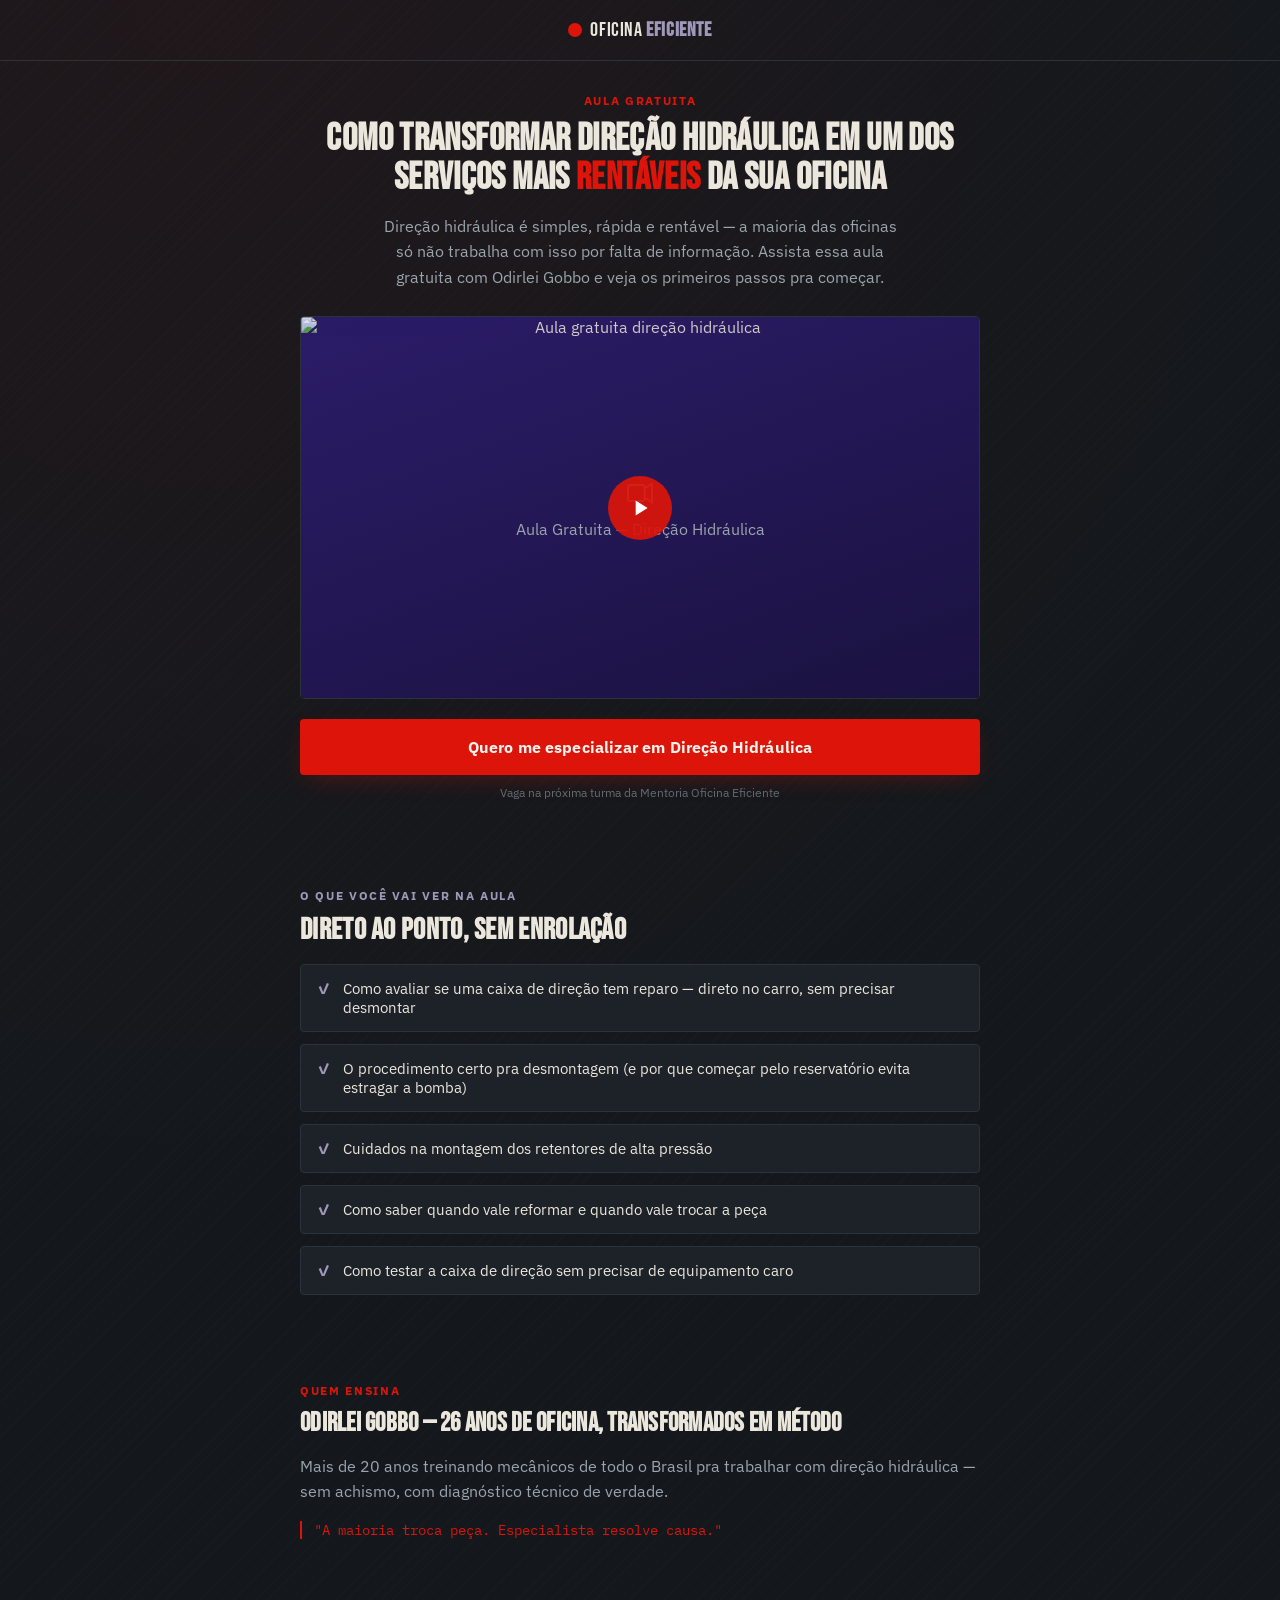
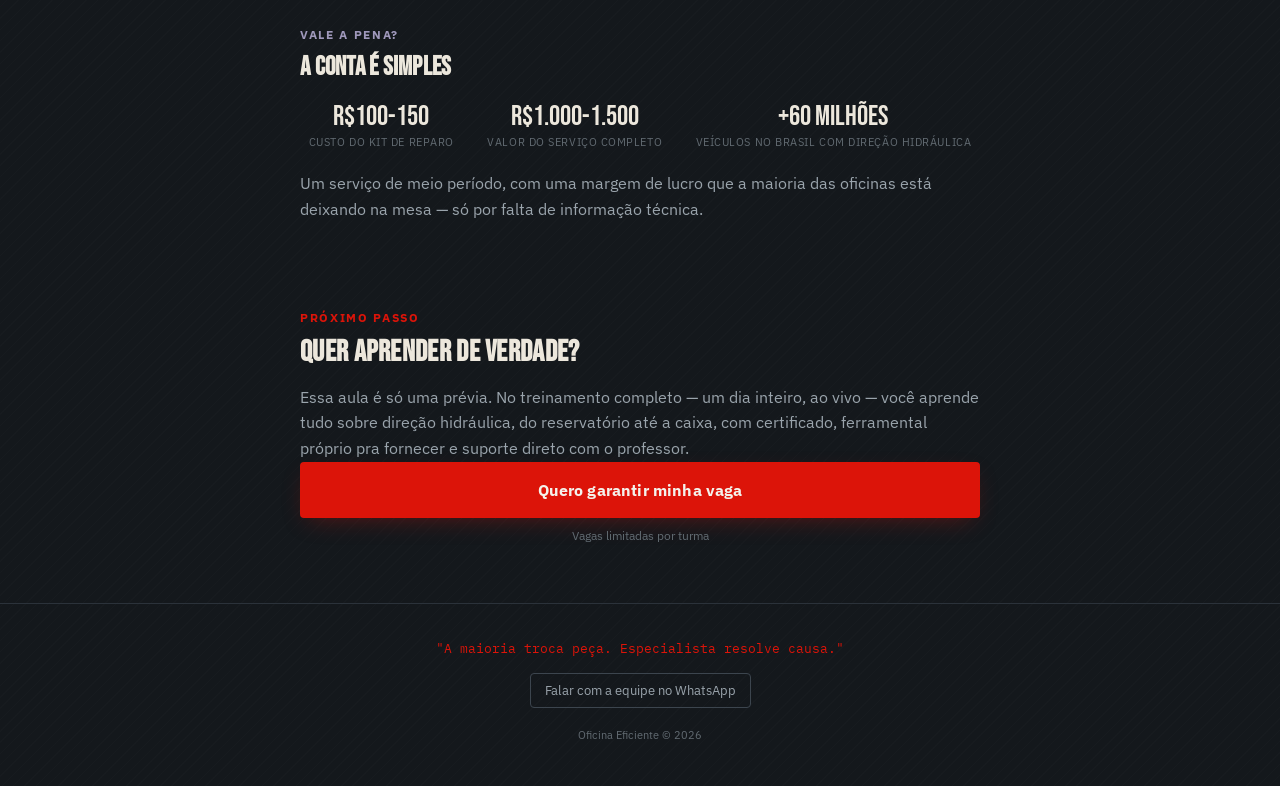
==== public/index.html @ e86a95cb "wrangler" ====
<!DOCTYPE html>
<html lang="pt-BR">
<head>
<meta charset="UTF-8">
<meta name="viewport" content="width=device-width, initial-scale=1.0">
<title>Aula Gratuita: Direção Hidráulica | Odirlei Gobbo</title>
<meta name="description" content="Aula gratuita — como transformar direção hidráulica em um dos serviços mais rentáveis da sua oficina.">

<meta property="og:type" content="website">
<meta property="og:title" content="Aula Gratuita: Direção Hidráulica | Odirlei Gobbo">
<meta property="og:description" content="Aula gratuita — como transformar direção hidráulica em um dos serviços mais rentáveis da sua oficina.">
<meta property="og:image" content="https://i.ytimg.com/vi/qK7X7hgpfPw/maxresdefault.jpg">
<meta property="og:url" content="https://aulagratuita.oficinaeficiente.com.br">
<meta property="og:locale" content="pt_BR">
<meta name="twitter:card" content="summary_large_image">
<meta name="twitter:title" content="Aula Gratuita: Direção Hidráulica | Odirlei Gobbo">
<meta name="twitter:description" content="Aula gratuita — como transformar direção hidráulica em um dos serviços mais rentáveis da sua oficina.">
<meta name="twitter:image" content="https://i.ytimg.com/vi/qK7X7hgpfPw/maxresdefault.jpg">

<link rel="preconnect" href="https://fonts.googleapis.com">
<link rel="preconnect" href="https://fonts.gstatic.com" crossorigin>
<link rel="preload" as="style" href="https://fonts.googleapis.com/css2?family=Bebas+Neue&family=IBM+Plex+Sans:wght@400;500;600;700&family=IBM+Plex+Mono:wght@400;500;600;700&display=swap">
<link href="https://fonts.googleapis.com/css2?family=Bebas+Neue&family=IBM+Plex+Sans:wght@400;500;600;700&family=IBM+Plex+Mono:wght@400;500;600;700&display=swap" rel="stylesheet">

<style>
  :root{
    --bg: #14181c;
    --bg-panel: #1c2228;
    --bg-panel-2: #222a31;
    --steel: #3c454e;
    --steel-line: #2b323a;
    --accent: #dc1409;
    --accent-2: #2b1c68;
    --accent-2-light: #9f98bb;
    --text: #ece7dc;
    --text-dim: #9aa4ac;
    --text-faint: #626b72;
    --paper: #f4f2ec;
    --radius: 4px;
  }
  *{ box-sizing:border-box; margin:0; padding:0; }
  html{ scroll-behavior:smooth; }
  body{
    background: var(--bg);
    background-image:
      radial-gradient(circle at 15% 0%, rgba(220,20,9,0.06), transparent 45%),
      repeating-linear-gradient(135deg, rgba(255,255,255,0.012) 0px, rgba(255,255,255,0.012) 1px, transparent 1px, transparent 8px);
    color: var(--text);
    font-family:'IBM Plex Sans', sans-serif;
    -webkit-font-smoothing: antialiased;
  }
  a{ color:inherit; }
  img{ max-width:100%; display:block; }
  .display{ font-family:'Bebas Neue', sans-serif; letter-spacing:0.01em; }
  .mono{ font-family:'IBM Plex Mono', monospace; }
  .wrap{ max-width: 720px; margin:0 auto; padding: 0 20px; }
  section{ padding: 44px 0; }
  .eyebrow{ font-size:12px; letter-spacing:0.14em; text-transform:uppercase; font-weight:700; margin-bottom:12px; }
  .eyebrow.blue{ color: var(--accent-2-light); }
  .eyebrow.red{ color: var(--accent); }
  h2.display{ font-size: 30px; line-height:1.05; margin-bottom:16px; }
  p.lead{ color: var(--text-dim); font-size:16px; line-height:1.6; }

  header.topbar{
    display:flex; align-items:center; justify-content:center;
    padding: 18px 20px;
    border-bottom: 1px solid var(--steel-line);
  }
  .brand-mark{
    display:flex; align-items:center; gap:8px;
  }
  .brand-mark .dot{
    width:14px; height:14px; border-radius:50%; background:var(--accent);
  }
  .brand-mark span{
    font-family:'Bebas Neue', sans-serif; font-size:20px; letter-spacing:0.03em; color:var(--text);
  }
  .brand-mark span b{ color: var(--accent-2-light); }

  .hero{ padding-top: 32px; text-align:center; }
  h1.display{ font-size: 38px; line-height: 1.02; margin-bottom:16px; }
  h1.display .hl{ color: var(--accent); }
  .hero-sub{ color:var(--text-dim); font-size:16px; line-height:1.6; max-width:52ch; margin:0 auto 8px; }

  .video-wrap{
    position:relative; aspect-ratio:16/9; border-radius:var(--radius); overflow:hidden;
    border:1px solid var(--steel-line); background:#000; cursor:pointer; margin: 26px 0 20px;
  }
  .video-wrap img{ width:100%; height:100%; object-fit:cover; opacity:0.85; }
  .video-wrap iframe{ width:100%; height:100%; border:none; }
  .video-fallback{
    position:absolute; inset:0; display:flex; align-items:center; justify-content:center;
    background: linear-gradient(160deg, var(--accent-2), #1a1240); flex-direction:column; gap:10px; color:var(--text-dim);
  }
  .video-play{ position:absolute; inset:0; display:flex; align-items:center; justify-content:center; z-index:2; pointer-events:none; }
  .video-play .circle{
    width:64px; height:64px; border-radius:50%; background:rgba(220,20,9,0.92);
    display:flex; align-items:center; justify-content:center;
  }
  .video-play svg{ width:26px; height:26px; }

  .cta-btn{
    display:block; text-align:center; background:var(--accent); color:var(--paper);
    font-weight:700; font-size:16px; letter-spacing:0.01em;
    padding:18px 24px; border-radius: var(--radius); text-decoration:none;
    box-shadow: 0 8px 24px -8px rgba(220,20,9,0.35);
  }
  .cta-btn:hover{ background:#f0271a; }
  .cta-sub{ text-align:center; font-size:12px; color:var(--text-faint); margin-top:10px; }

  .learn-list{ list-style:none; margin-top:18px; display:flex; flex-direction:column; gap:12px; }
  .learn-list li{
    display:flex; gap:12px; align-items:flex-start;
    background: var(--bg-panel); border:1px solid var(--steel-line); border-radius:var(--radius);
    padding:14px 16px; font-size:15px; color:var(--text);
  }
  .learn-list li .ok{ color: var(--accent-2-light); font-weight:700; flex-shrink:0; }

  .authority-quote{
    margin-top:16px; font-family:'IBM Plex Mono', monospace; font-size:14px; color:var(--accent);
    border-left:2px solid var(--accent); padding-left:12px;
  }

  .stat-row{ display:flex; justify-content:space-around; text-align:center; margin:22px 0; flex-wrap:wrap; gap:16px; }
  .stat-row .item .n{ font-family:'Bebas Neue', sans-serif; font-size:28px; color:var(--text); line-height:1; }
  .stat-row .item .l{ font-size:11px; color:var(--text-faint); text-transform:uppercase; letter-spacing:0.05em; margin-top:4px; }

  footer{ text-align:center; padding: 36px 20px 44px; border-top:1px solid var(--steel-line); margin-top:16px; }
  .footer-sig{ font-family:'IBM Plex Mono', monospace; font-size:13px; color:var(--accent); margin-bottom:16px; }
  .footer-wa{
    display:inline-flex; align-items:center; gap:8px; color:var(--text-dim); font-size:13px;
    text-decoration:none; border:1px solid var(--steel); padding:8px 14px; border-radius:var(--radius);
  }
  .footer-copy{ font-size:11px; color:var(--text-faint); margin-top:20px; }
</style>
</head>
<body>

<header class="topbar">
  <div class="brand-mark"><div class="dot"></div><span>OFICINA <b>EFICIENTE</b></span></div>
</header>

<main class="wrap">

  <section class="hero">
    <div class="eyebrow red">Aula gratuita</div>
    <h1 class="display">COMO TRANSFORMAR DIREÇÃO HIDRÁULICA EM UM DOS SERVIÇOS MAIS <span class="hl">RENTÁVEIS</span> DA SUA OFICINA</h1>
    <p class="hero-sub">Direção hidráulica é simples, rápida e rentável — a maioria das oficinas só não trabalha com isso por falta de informação. Assista essa aula gratuita com Odirlei Gobbo e veja os primeiros passos pra começar.</p>

    <div class="video-wrap" id="video-wrap">
      <div class="video-fallback">
        <svg viewBox="0 0 24 24" width="32" height="32" fill="none" stroke="currentColor" stroke-width="1.5"><path d="M15.5 8.5 21 5v14l-5.5-3.5"/><rect x="3" y="6" width="12.5" height="12" rx="1.5"/></svg>
        <span>Aula Gratuita — Direção Hidráulica</span>
      </div>
      <img src="https://i.ytimg.com/vi/qK7X7hgpfPw/maxresdefault.jpg" alt="Aula gratuita direção hidráulica" loading="eager" fetchpriority="high" onerror="this.onerror=null;this.src='https://i.ytimg.com/vi/qK7X7hgpfPw/hqdefault.jpg'">
      <div class="video-play"><div class="circle">
        <svg viewBox="0 0 24 24" fill="white"><path d="M8 5v14l11-7z"/></svg>
      </div></div>
    </div>

    <a class="cta-btn" href="https://vendas.oficinaeficiente.com.br" id="cta-hero">Quero me especializar em Direção Hidráulica</a>
    <div class="cta-sub">Vaga na próxima turma da Mentoria Oficina Eficiente</div>
  </section>

  <section>
    <div class="eyebrow blue">O que você vai ver na aula</div>
    <h2 class="display">DIRETO AO PONTO, SEM ENROLAÇÃO</h2>
    <ul class="learn-list">
      <li><span class="ok">✓</span> Como avaliar se uma caixa de direção tem reparo — direto no carro, sem precisar desmontar</li>
      <li><span class="ok">✓</span> O procedimento certo pra desmontagem (e por que começar pelo reservatório evita estragar a bomba)</li>
      <li><span class="ok">✓</span> Cuidados na montagem dos retentores de alta pressão</li>
      <li><span class="ok">✓</span> Como saber quando vale reformar e quando vale trocar a peça</li>
      <li><span class="ok">✓</span> Como testar a caixa de direção sem precisar de equipamento caro</li>
    </ul>
  </section>

  <section>
    <div class="eyebrow red">Quem ensina</div>
    <h2 class="display" style="font-size:26px;">ODIRLEI GOBBO — 26 ANOS DE OFICINA, TRANSFORMADOS EM MÉTODO</h2>
    <p class="lead">Mais de 20 anos treinando mecânicos de todo o Brasil pra trabalhar com direção hidráulica — sem achismo, com diagnóstico técnico de verdade.</p>
    <div class="authority-quote">"A maioria troca peça. Especialista resolve causa."</div>
  </section>

  <section>
    <div class="eyebrow blue">Vale a pena?</div>
    <h2 class="display" style="font-size:26px;">A CONTA É SIMPLES</h2>
    <div class="stat-row">
      <div class="item"><div class="n mono">R$100-150</div><div class="l">Custo do kit de reparo</div></div>
      <div class="item"><div class="n mono">R$1.000-1.500</div><div class="l">Valor do serviço completo</div></div>
      <div class="item"><div class="n mono">+60 milhões</div><div class="l">Veículos no Brasil com direção hidráulica</div></div>
    </div>
    <p class="lead">Um serviço de meio período, com uma margem de lucro que a maioria das oficinas está deixando na mesa — só por falta de informação técnica.</p>
  </section>

  <section id="inscricao">
    <div class="eyebrow red">Próximo passo</div>
    <h2 class="display">QUER APRENDER DE VERDADE?</h2>
    <p class="lead">Essa aula é só uma prévia. No treinamento completo — um dia inteiro, ao vivo — você aprende tudo sobre direção hidráulica, do reservatório até a caixa, com certificado, ferramental próprio pra fornecer e suporte direto com o professor.</p>
    <a class="cta-btn" href="https://vendas.oficinaeficiente.com.br">Quero garantir minha vaga</a>
    <div class="cta-sub">Vagas limitadas por turma</div>
  </section>

</main>

<footer>
  <div class="footer-sig">"A maioria troca peça. Especialista resolve causa."</div>
  <a class="footer-wa" href="https://wa.me/5511964078463" target="_blank">Falar com a equipe no WhatsApp</a>
  <div class="footer-copy">Oficina Eficiente © 2026</div>
</footer>

<script>
const videoWrap = document.getElementById('video-wrap');
videoWrap.addEventListener('click', () => {
  videoWrap.innerHTML = '<iframe src="https://www.youtube.com/embed/qK7X7hgpfPw?autoplay=1" allow="autoplay; encrypted-media" allowfullscreen></iframe>';
});
</script>

<!-- Meta Pixel -->
<script>
!function(f,b,e,v,n,t,s)
{if(f.fbq)return;n=f.fbq=function(){n.callMethod?
n.callMethod.apply(n,arguments):n.queue.push(arguments)};
if(!f._fbq)f._fbq=n;n.push=n;n.loaded=!0;n.version='2.0';
n.queue=[];t=b.createElement(e);t.async=!0;
t.src=v;s=b.getElementsByTagName(e)[0];
s.parentNode.insertBefore(t,s)}(window, document,'script',
'https://connect.facebook.net/en_US/fbevents.js');
fbq('init', '925792546368884');
fbq('track', 'PageView');

function trackBoth(eventName, customData) {
  var eventId = Date.now() + '-' + Math.random().toString(36).slice(2, 11);
  fbq('track', eventName, customData, { eventID: eventId });
  fetch('/api/track', {
    method: 'POST',
    headers: { 'Content-Type': 'application/json' },
    body: JSON.stringify({
      event_name: eventName,
      event_id: eventId,
      event_source_url: window.location.href,
      custom_data: customData
    }),
    keepalive: true
  }).catch(function () {});
}

trackBoth('ViewContent', {
  content_name: 'Aula Gratuita - Direcao Hidraulica',
  content_category: 'lead_magnet'
});

// Sinal de intenção: clique em qualquer CTA que leva pra página de vendas.
// Como esta página não tem formulário próprio de captura, este é o
// evento mais próximo de "Lead" que dá pra medir aqui.
document.querySelectorAll('a.cta-btn').forEach(function (btn) {
  btn.addEventListener('click', function () {
    trackBoth('Lead', {
      content_name: 'Aula Gratuita - Direcao Hidraulica',
      content_category: 'lead_magnet'
    });
  });
});
</script>
<noscript>
  <img height="1" width="1" style="display:none"
    src="https://www.facebook.com/tr?id=925792546368884&ev=PageView&noscript=1" alt="">
</noscript>
<!-- End Meta Pixel -->

<!-- Cloudflare Web Analytics -->
<script type='module' src='https://static.cloudflareinsights.com/beacon.min.js' data-cf-beacon='{"token": "b216ddb090f945f8b7bb9ae50a1e1b02"}'></script>
<!-- End Cloudflare Web Analytics -->

</body>
</html>
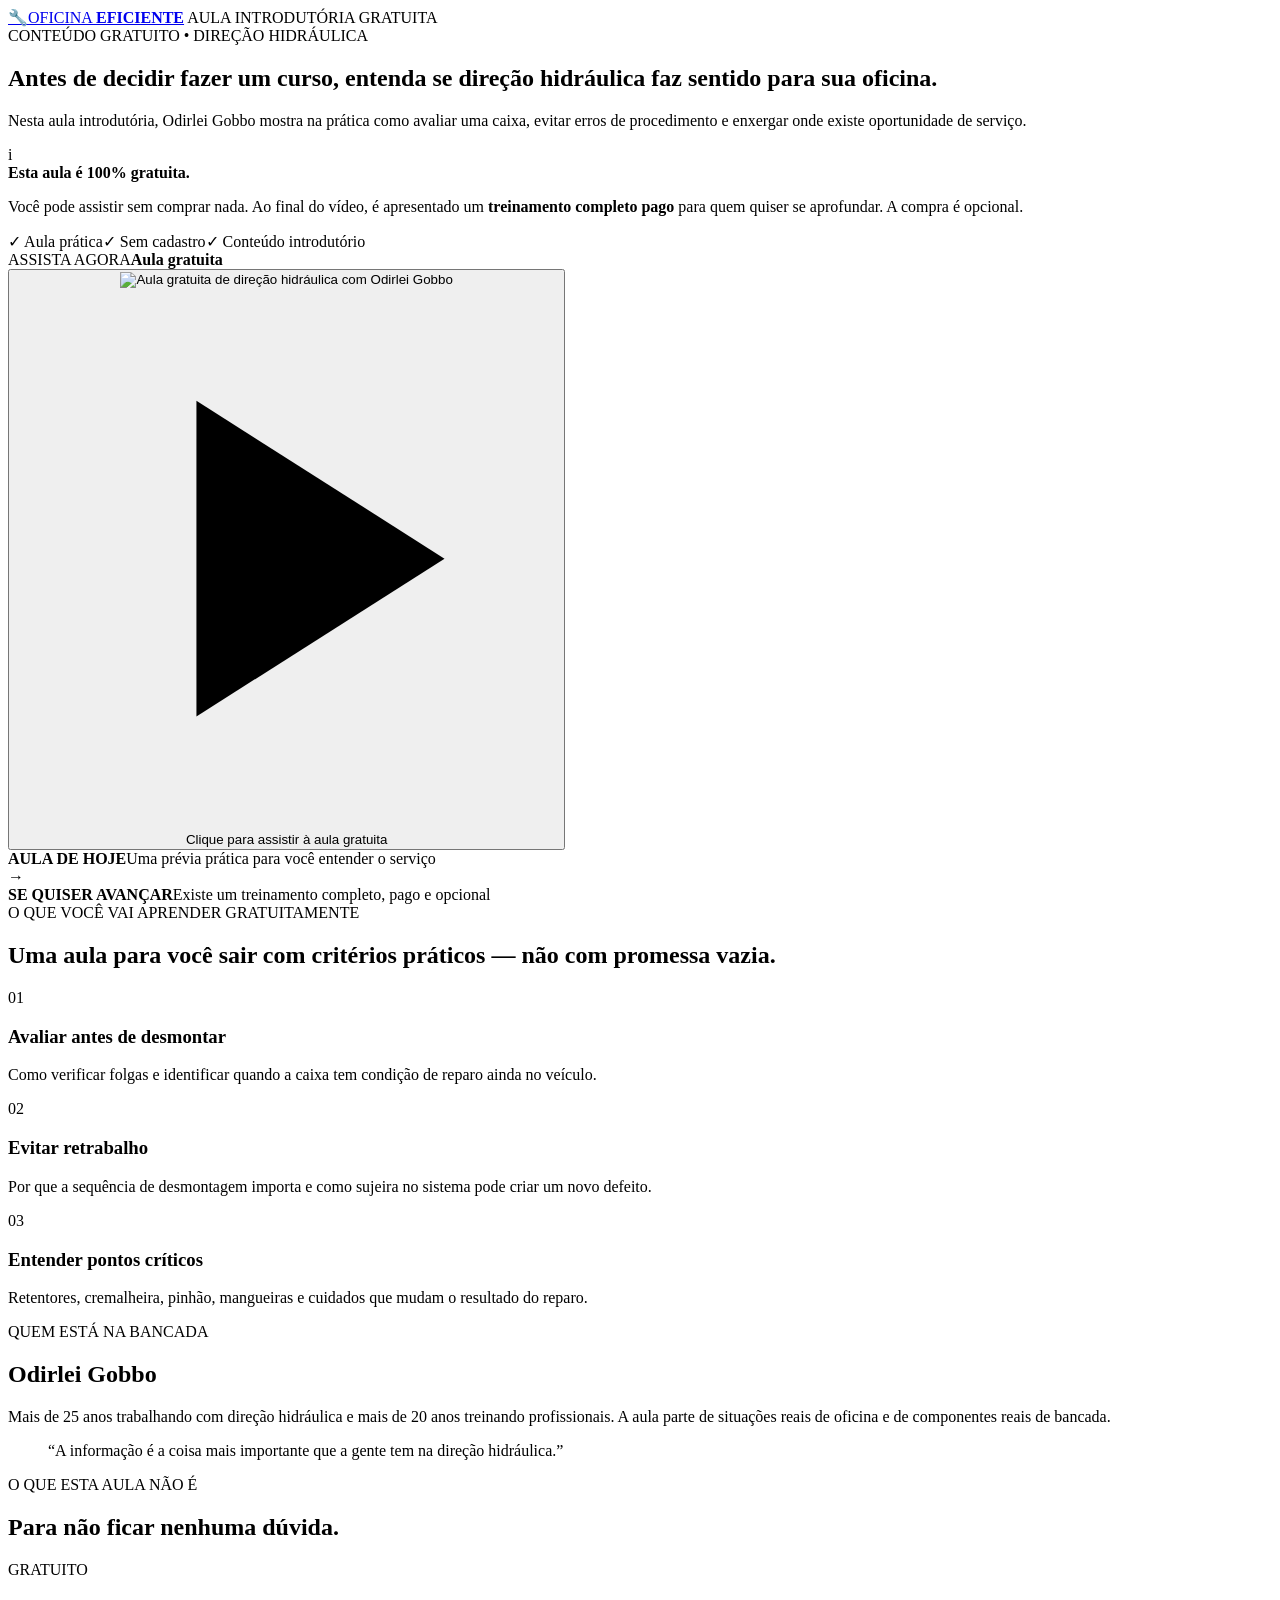
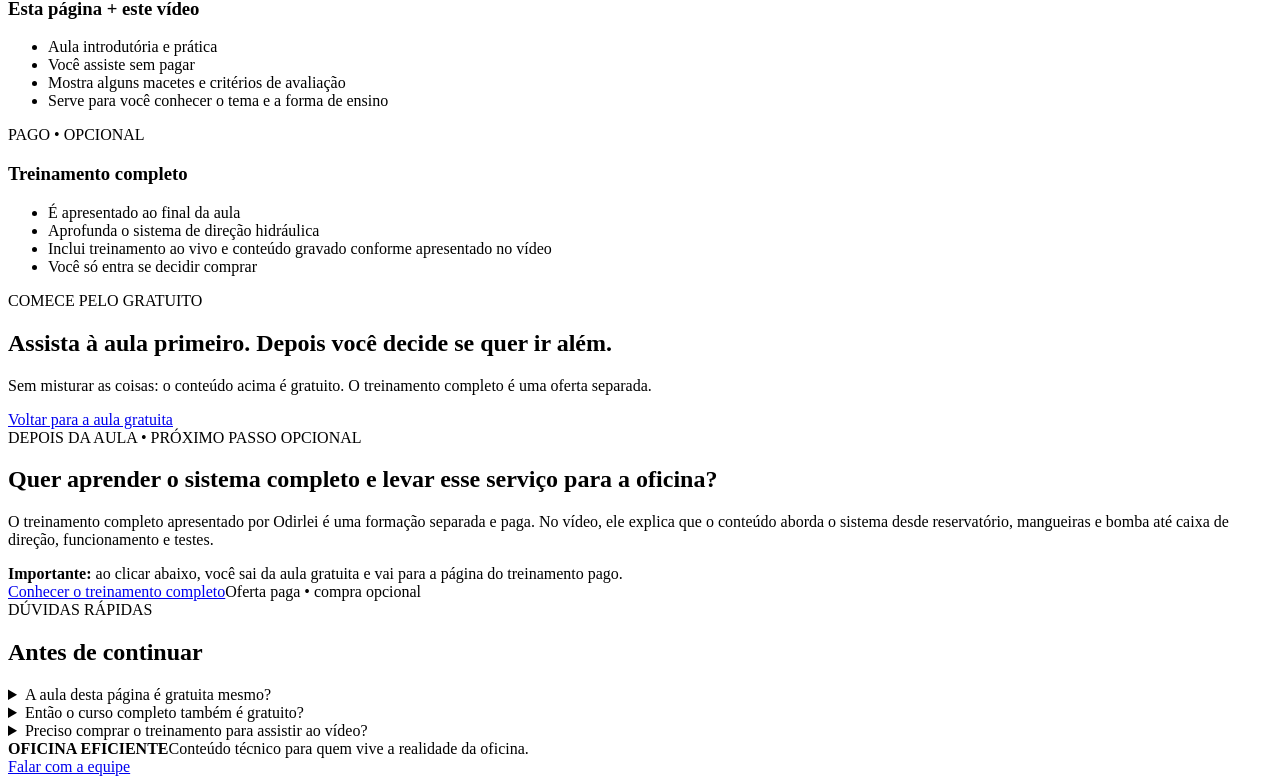
==== commit c11eeac5: "Refaz página e separa aula gratuita do treinamento pago" ====
--- a/public/index.html
+++ b/public/index.html
@@ -1,275 +1,110 @@
-<!DOCTYPE html>
+<!doctype html>
 <html lang="pt-BR">
 <head>
-<meta charset="UTF-8">
-<meta name="viewport" content="width=device-width, initial-scale=1.0">
-<title>Aula Gratuita: Direção Hidráulica | Odirlei Gobbo</title>
-<meta name="description" content="Aula gratuita — como transformar direção hidráulica em um dos serviços mais rentáveis da sua oficina.">
-
-<meta property="og:type" content="website">
-<meta property="og:title" content="Aula Gratuita: Direção Hidráulica | Odirlei Gobbo">
-<meta property="og:description" content="Aula gratuita — como transformar direção hidráulica em um dos serviços mais rentáveis da sua oficina.">
-<meta property="og:image" content="https://i.ytimg.com/vi/qK7X7hgpfPw/maxresdefault.jpg">
-<meta property="og:url" content="https://aulagratuita.oficinaeficiente.com.br">
-<meta property="og:locale" content="pt_BR">
-<meta name="twitter:card" content="summary_large_image">
-<meta name="twitter:title" content="Aula Gratuita: Direção Hidráulica | Odirlei Gobbo">
-<meta name="twitter:description" content="Aula gratuita — como transformar direção hidráulica em um dos serviços mais rentáveis da sua oficina.">
-<meta name="twitter:image" content="https://i.ytimg.com/vi/qK7X7hgpfPw/maxresdefault.jpg">
-
-<link rel="preconnect" href="https://fonts.googleapis.com">
-<link rel="preconnect" href="https://fonts.gstatic.com" crossorigin>
-<link rel="preload" as="style" href="https://fonts.googleapis.com/css2?family=Bebas+Neue&family=IBM+Plex+Sans:wght@400;500;600;700&family=IBM+Plex+Mono:wght@400;500;600;700&display=swap">
-<link href="https://fonts.googleapis.com/css2?family=Bebas+Neue&family=IBM+Plex+Sans:wght@400;500;600;700&family=IBM+Plex+Mono:wght@400;500;600;700&display=swap" rel="stylesheet">
-
-<style>
-  :root{
-    --bg: #14181c;
-    --bg-panel: #1c2228;
-    --bg-panel-2: #222a31;
-    --steel: #3c454e;
-    --steel-line: #2b323a;
-    --accent: #dc1409;
-    --accent-2: #2b1c68;
-    --accent-2-light: #9f98bb;
-    --text: #ece7dc;
-    --text-dim: #9aa4ac;
-    --text-faint: #626b72;
-    --paper: #f4f2ec;
-    --radius: 4px;
-  }
-  *{ box-sizing:border-box; margin:0; padding:0; }
-  html{ scroll-behavior:smooth; }
-  body{
-    background: var(--bg);
-    background-image:
-      radial-gradient(circle at 15% 0%, rgba(220,20,9,0.06), transparent 45%),
-      repeating-linear-gradient(135deg, rgba(255,255,255,0.012) 0px, rgba(255,255,255,0.012) 1px, transparent 1px, transparent 8px);
-    color: var(--text);
-    font-family:'IBM Plex Sans', sans-serif;
-    -webkit-font-smoothing: antialiased;
-  }
-  a{ color:inherit; }
-  img{ max-width:100%; display:block; }
-  .display{ font-family:'Bebas Neue', sans-serif; letter-spacing:0.01em; }
-  .mono{ font-family:'IBM Plex Mono', monospace; }
-  .wrap{ max-width: 720px; margin:0 auto; padding: 0 20px; }
-  section{ padding: 44px 0; }
-  .eyebrow{ font-size:12px; letter-spacing:0.14em; text-transform:uppercase; font-weight:700; margin-bottom:12px; }
-  .eyebrow.blue{ color: var(--accent-2-light); }
-  .eyebrow.red{ color: var(--accent); }
-  h2.display{ font-size: 30px; line-height:1.05; margin-bottom:16px; }
-  p.lead{ color: var(--text-dim); font-size:16px; line-height:1.6; }
-
-  header.topbar{
-    display:flex; align-items:center; justify-content:center;
-    padding: 18px 20px;
-    border-bottom: 1px solid var(--steel-line);
-  }
-  .brand-mark{
-    display:flex; align-items:center; gap:8px;
-  }
-  .brand-mark .dot{
-    width:14px; height:14px; border-radius:50%; background:var(--accent);
-  }
-  .brand-mark span{
-    font-family:'Bebas Neue', sans-serif; font-size:20px; letter-spacing:0.03em; color:var(--text);
-  }
-  .brand-mark span b{ color: var(--accent-2-light); }
-
-  .hero{ padding-top: 32px; text-align:center; }
-  h1.display{ font-size: 38px; line-height: 1.02; margin-bottom:16px; }
-  h1.display .hl{ color: var(--accent); }
-  .hero-sub{ color:var(--text-dim); font-size:16px; line-height:1.6; max-width:52ch; margin:0 auto 8px; }
-
-  .video-wrap{
-    position:relative; aspect-ratio:16/9; border-radius:var(--radius); overflow:hidden;
-    border:1px solid var(--steel-line); background:#000; cursor:pointer; margin: 26px 0 20px;
-  }
-  .video-wrap img{ width:100%; height:100%; object-fit:cover; opacity:0.85; }
-  .video-wrap iframe{ width:100%; height:100%; border:none; }
-  .video-fallback{
-    position:absolute; inset:0; display:flex; align-items:center; justify-content:center;
-    background: linear-gradient(160deg, var(--accent-2), #1a1240); flex-direction:column; gap:10px; color:var(--text-dim);
-  }
-  .video-play{ position:absolute; inset:0; display:flex; align-items:center; justify-content:center; z-index:2; pointer-events:none; }
-  .video-play .circle{
-    width:64px; height:64px; border-radius:50%; background:rgba(220,20,9,0.92);
-    display:flex; align-items:center; justify-content:center;
-  }
-  .video-play svg{ width:26px; height:26px; }
-
-  .cta-btn{
-    display:block; text-align:center; background:var(--accent); color:var(--paper);
-    font-weight:700; font-size:16px; letter-spacing:0.01em;
-    padding:18px 24px; border-radius: var(--radius); text-decoration:none;
-    box-shadow: 0 8px 24px -8px rgba(220,20,9,0.35);
-  }
-  .cta-btn:hover{ background:#f0271a; }
-  .cta-sub{ text-align:center; font-size:12px; color:var(--text-faint); margin-top:10px; }
-
-  .learn-list{ list-style:none; margin-top:18px; display:flex; flex-direction:column; gap:12px; }
-  .learn-list li{
-    display:flex; gap:12px; align-items:flex-start;
-    background: var(--bg-panel); border:1px solid var(--steel-line); border-radius:var(--radius);
-    padding:14px 16px; font-size:15px; color:var(--text);
-  }
-  .learn-list li .ok{ color: var(--accent-2-light); font-weight:700; flex-shrink:0; }
-
-  .authority-quote{
-    margin-top:16px; font-family:'IBM Plex Mono', monospace; font-size:14px; color:var(--accent);
-    border-left:2px solid var(--accent); padding-left:12px;
-  }
-
-  .stat-row{ display:flex; justify-content:space-around; text-align:center; margin:22px 0; flex-wrap:wrap; gap:16px; }
-  .stat-row .item .n{ font-family:'Bebas Neue', sans-serif; font-size:28px; color:var(--text); line-height:1; }
-  .stat-row .item .l{ font-size:11px; color:var(--text-faint); text-transform:uppercase; letter-spacing:0.05em; margin-top:4px; }
-
-  footer{ text-align:center; padding: 36px 20px 44px; border-top:1px solid var(--steel-line); margin-top:16px; }
-  .footer-sig{ font-family:'IBM Plex Mono', monospace; font-size:13px; color:var(--accent); margin-bottom:16px; }
-  .footer-wa{
-    display:inline-flex; align-items:center; gap:8px; color:var(--text-dim); font-size:13px;
-    text-decoration:none; border:1px solid var(--steel); padding:8px 14px; border-radius:var(--radius);
-  }
-  .footer-copy{ font-size:11px; color:var(--text-faint); margin-top:20px; }
-</style>
+  <meta charset="utf-8">
+  <meta name="viewport" content="width=device-width,initial-scale=1">
+  <title>Aula Gratuita de Direção Hidráulica | Oficina Eficiente</title>
+  <meta name="description" content="Assista gratuitamente a uma aula introdutória sobre direção hidráulica. O vídeo é gratuito; o treinamento completo apresentado ao final é pago e opcional.">
+  <link rel="canonical" href="https://aulagratuita.oficinaeficiente.com.br/">
+  <meta property="og:type" content="website">
+  <meta property="og:locale" content="pt_BR">
+  <meta property="og:site_name" content="Oficina Eficiente">
+  <meta property="og:url" content="https://aulagratuita.oficinaeficiente.com.br/">
+  <meta property="og:title" content="Aula Gratuita de Direção Hidráulica | Oficina Eficiente">
+  <meta property="og:description" content="Uma aula introdutória gratuita para entender diagnóstico, reparo e oportunidades em direção hidráulica. O treinamento completo é pago e opcional.">
+  <meta property="og:image" content="https://i.ytimg.com/vi/qK7X7hgpfPw/maxresdefault.jpg">
+  <meta property="og:image:alt" content="Odirlei Gobbo em aula sobre direção hidráulica">
+  <meta name="twitter:card" content="summary_large_image">
+  <meta name="twitter:title" content="Aula Gratuita de Direção Hidráulica | Oficina Eficiente">
+  <meta name="twitter:description" content="Assista à aula introdutória gratuitamente. O treinamento completo apresentado ao final é pago e opcional.">
+  <meta name="twitter:image" content="https://i.ytimg.com/vi/qK7X7hgpfPw/maxresdefault.jpg">
+  <link rel="preconnect" href="https://fonts.googleapis.com">
+  <link rel="preconnect" href="https://fonts.gstatic.com" crossorigin>
+  <link href="https://fonts.googleapis.com/css2?family=Bebas+Neue&family=IBM+Plex+Sans:wght@400;500;600;700&family=IBM+Plex+Mono:wght@500;600&display=swap" rel="stylesheet">
+  <link rel="stylesheet" href="/styles.css">
+  <script async src="https://www.googletagmanager.com/gtag/js?id=G-98TJFWXW7C"></script>
+  <script>window.dataLayer=window.dataLayer||[];function gtag(){dataLayer.push(arguments)}gtag('js',new Date());gtag('config','G-98TJFWXW7C');</script>
 </head>
 <body>
+  <header class="topbar">
+    <a class="brand" href="#inicio" aria-label="Oficina Eficiente"><span class="brand-icon">🔧</span><span>OFICINA <b>EFICIENTE</b></span></a>
+    <span class="top-tag">AULA INTRODUTÓRIA GRATUITA</span>
+  </header>
 
-<header class="topbar">
-  <div class="brand-mark"><div class="dot"></div><span>OFICINA <b>EFICIENTE</b></span></div>
-</header>
+  <main id="inicio">
+    <section class="hero shell">
+      <div class="hero-copy">
+        <div class="eyebrow">CONTEÚDO GRATUITO • DIREÇÃO HIDRÁULICA</div>
+        <h1>Antes de decidir fazer um curso, <span>entenda se direção hidráulica faz sentido para sua oficina.</span></h1>
+        <p class="hero-lead">Nesta aula introdutória, Odirlei Gobbo mostra na prática como avaliar uma caixa, evitar erros de procedimento e enxergar onde existe oportunidade de serviço.</p>
+        <div class="clarity-card" role="note" aria-label="Importante sobre esta página">
+          <div class="clarity-icon">i</div>
+          <div><strong>Esta aula é 100% gratuita.</strong><p>Você pode assistir sem comprar nada. Ao final do vídeo, é apresentado um <b>treinamento completo pago</b> para quem quiser se aprofundar. A compra é opcional.</p></div>
+        </div>
+        <div class="micro-points"><span>✓ Aula prática</span><span>✓ Sem cadastro</span><span>✓ Conteúdo introdutório</span></div>
+      </div>
+      <div class="hero-media">
+        <div class="video-label"><span>ASSISTA AGORA</span><b>Aula gratuita</b></div>
+        <button class="video-wrap" id="video-wrap" type="button" aria-label="Reproduzir aula gratuita">
+          <img src="https://i.ytimg.com/vi/qK7X7hgpfPw/maxresdefault.jpg" alt="Aula gratuita de direção hidráulica com Odirlei Gobbo" fetchpriority="high">
+          <span class="video-shade"></span>
+          <span class="play"><svg viewBox="0 0 24 24" aria-hidden="true"><path d="M8 5v14l11-7z"/></svg></span>
+          <span class="video-caption">Clique para assistir à aula gratuita</span>
+        </button>
+      </div>
+    </section>
 
-<main class="wrap">
+    <section class="context-strip"><div class="shell context-grid">
+      <div><b>AULA DE HOJE</b><span>Uma prévia prática para você entender o serviço</span></div><div class="arrow">→</div><div><b>SE QUISER AVANÇAR</b><span>Existe um treinamento completo, pago e opcional</span></div>
+    </div></section>
 
-  <section class="hero">
-    <div class="eyebrow red">Aula gratuita</div>
-    <h1 class="display">COMO TRANSFORMAR DIREÇÃO HIDRÁULICA EM UM DOS SERVIÇOS MAIS <span class="hl">RENTÁVEIS</span> DA SUA OFICINA</h1>
-    <p class="hero-sub">Direção hidráulica é simples, rápida e rentável — a maioria das oficinas só não trabalha com isso por falta de informação. Assista essa aula gratuita com Odirlei Gobbo e veja os primeiros passos pra começar.</p>
+    <section class="section shell">
+      <div class="section-head"><div class="eyebrow">O QUE VOCÊ VAI APRENDER GRATUITAMENTE</div><h2>Uma aula para você sair com critérios práticos — não com promessa vazia.</h2></div>
+      <div class="cards three">
+        <article class="card"><span class="number">01</span><h3>Avaliar antes de desmontar</h3><p>Como verificar folgas e identificar quando a caixa tem condição de reparo ainda no veículo.</p></article>
+        <article class="card"><span class="number">02</span><h3>Evitar retrabalho</h3><p>Por que a sequência de desmontagem importa e como sujeira no sistema pode criar um novo defeito.</p></article>
+        <article class="card"><span class="number">03</span><h3>Entender pontos críticos</h3><p>Retentores, cremalheira, pinhão, mangueiras e cuidados que mudam o resultado do reparo.</p></article>
+      </div>
+    </section>
 
-    <div class="video-wrap" id="video-wrap">
-      <div class="video-fallback">
-        <svg viewBox="0 0 24 24" width="32" height="32" fill="none" stroke="currentColor" stroke-width="1.5"><path d="M15.5 8.5 21 5v14l-5.5-3.5"/><rect x="3" y="6" width="12.5" height="12" rx="1.5"/></svg>
-        <span>Aula Gratuita — Direção Hidráulica</span>
+    <section class="section panel-section"><div class="shell split">
+      <div><div class="eyebrow">QUEM ESTÁ NA BANCADA</div><h2>Odirlei Gobbo</h2><p class="lead">Mais de 25 anos trabalhando com direção hidráulica e mais de 20 anos treinando profissionais. A aula parte de situações reais de oficina e de componentes reais de bancada.</p></div>
+      <blockquote>“A informação é a coisa mais importante que a gente tem na direção hidráulica.”</blockquote>
+    </div></section>
+
+    <section class="section shell">
+      <div class="section-head narrow"><div class="eyebrow">O QUE ESTA AULA NÃO É</div><h2>Para não ficar nenhuma dúvida.</h2></div>
+      <div class="compare">
+        <div class="compare-card free"><span class="badge">GRATUITO</span><h3>Esta página + este vídeo</h3><ul><li>Aula introdutória e prática</li><li>Você assiste sem pagar</li><li>Mostra alguns macetes e critérios de avaliação</li><li>Serve para você conhecer o tema e a forma de ensino</li></ul></div>
+        <div class="compare-card paid"><span class="badge">PAGO • OPCIONAL</span><h3>Treinamento completo</h3><ul><li>É apresentado ao final da aula</li><li>Aprofunda o sistema de direção hidráulica</li><li>Inclui treinamento ao vivo e conteúdo gravado conforme apresentado no vídeo</li><li>Você só entra se decidir comprar</li></ul></div>
       </div>
-      <img src="https://i.ytimg.com/vi/qK7X7hgpfPw/maxresdefault.jpg" alt="Aula gratuita direção hidráulica" loading="eager" fetchpriority="high" onerror="this.onerror=null;this.src='https://i.ytimg.com/vi/qK7X7hgpfPw/hqdefault.jpg'">
-      <div class="video-play"><div class="circle">
-        <svg viewBox="0 0 24 24" fill="white"><path d="M8 5v14l11-7z"/></svg>
-      </div></div>
-    </div>
+    </section>
 
-    <a class="cta-btn" href="https://vendas.oficinaeficiente.com.br" id="cta-hero">Quero me especializar em Direção Hidráulica</a>
-    <div class="cta-sub">Vaga na próxima turma da Mentoria Oficina Eficiente</div>
-  </section>
+    <section class="section shell lesson-cta"><div><div class="eyebrow">COMECE PELO GRATUITO</div><h2>Assista à aula primeiro. Depois você decide se quer ir além.</h2><p class="lead">Sem misturar as coisas: o conteúdo acima é gratuito. O treinamento completo é uma oferta separada.</p></div><a class="btn btn-secondary" href="#inicio" data-label="reassistir-aula">Voltar para a aula gratuita</a></section>
 
-  <section>
-    <div class="eyebrow blue">O que você vai ver na aula</div>
-    <h2 class="display">DIRETO AO PONTO, SEM ENROLAÇÃO</h2>
-    <ul class="learn-list">
-      <li><span class="ok">✓</span> Como avaliar se uma caixa de direção tem reparo — direto no carro, sem precisar desmontar</li>
-      <li><span class="ok">✓</span> O procedimento certo pra desmontagem (e por que começar pelo reservatório evita estragar a bomba)</li>
-      <li><span class="ok">✓</span> Cuidados na montagem dos retentores de alta pressão</li>
-      <li><span class="ok">✓</span> Como saber quando vale reformar e quando vale trocar a peça</li>
-      <li><span class="ok">✓</span> Como testar a caixa de direção sem precisar de equipamento caro</li>
-    </ul>
-  </section>
+    <section class="section offer-section" id="treinamento"><div class="shell offer-box">
+      <div class="offer-copy"><div class="eyebrow">DEPOIS DA AULA • PRÓXIMO PASSO OPCIONAL</div><h2>Quer aprender o sistema completo e levar esse serviço para a oficina?</h2><p>O treinamento completo apresentado por Odirlei é uma formação separada e paga. No vídeo, ele explica que o conteúdo aborda o sistema desde reservatório, mangueiras e bomba até caixa de direção, funcionamento e testes.</p><div class="paid-alert"><b>Importante:</b> ao clicar abaixo, você sai da aula gratuita e vai para a página do treinamento pago.</div></div>
+      <div class="offer-action"><a class="btn btn-primary" href="https://vendas.oficinaeficiente.com.br" data-label="conhecer-treinamento-pago">Conhecer o treinamento completo</a><span>Oferta paga • compra opcional</span></div>
+    </div></section>
 
-  <section>
-    <div class="eyebrow red">Quem ensina</div>
-    <h2 class="display" style="font-size:26px;">ODIRLEI GOBBO — 26 ANOS DE OFICINA, TRANSFORMADOS EM MÉTODO</h2>
-    <p class="lead">Mais de 20 anos treinando mecânicos de todo o Brasil pra trabalhar com direção hidráulica — sem achismo, com diagnóstico técnico de verdade.</p>
-    <div class="authority-quote">"A maioria troca peça. Especialista resolve causa."</div>
-  </section>
+    <section class="section shell faq"><div class="section-head narrow"><div class="eyebrow">DÚVIDAS RÁPIDAS</div><h2>Antes de continuar</h2></div>
+      <details><summary>A aula desta página é gratuita mesmo?</summary><p>Sim. O vídeo desta página é uma aula introdutória gratuita e pode ser assistido sem compra.</p></details>
+      <details><summary>Então o curso completo também é gratuito?</summary><p>Não. O treinamento completo é um produto pago, separado desta aula e apresentado como próximo passo opcional.</p></details>
+      <details><summary>Preciso comprar o treinamento para assistir ao vídeo?</summary><p>Não. A aula gratuita está disponível nesta própria página.</p></details>
+    </section>
+  </main>
 
-  <section>
-    <div class="eyebrow blue">Vale a pena?</div>
-    <h2 class="display" style="font-size:26px;">A CONTA É SIMPLES</h2>
-    <div class="stat-row">
-      <div class="item"><div class="n mono">R$100-150</div><div class="l">Custo do kit de reparo</div></div>
-      <div class="item"><div class="n mono">R$1.000-1.500</div><div class="l">Valor do serviço completo</div></div>
-      <div class="item"><div class="n mono">+60 milhões</div><div class="l">Veículos no Brasil com direção hidráulica</div></div>
-    </div>
-    <p class="lead">Um serviço de meio período, com uma margem de lucro que a maioria das oficinas está deixando na mesa — só por falta de informação técnica.</p>
-  </section>
+  <footer><div class="shell footer-inner"><div><b>OFICINA EFICIENTE</b><span>Conteúdo técnico para quem vive a realidade da oficina.</span></div><a href="https://wa.me/5511964078463" target="_blank" rel="noopener" data-label="whatsapp">Falar com a equipe</a></div></footer>
 
-  <section id="inscricao">
-    <div class="eyebrow red">Próximo passo</div>
-    <h2 class="display">QUER APRENDER DE VERDADE?</h2>
-    <p class="lead">Essa aula é só uma prévia. No treinamento completo — um dia inteiro, ao vivo — você aprende tudo sobre direção hidráulica, do reservatório até a caixa, com certificado, ferramental próprio pra fornecer e suporte direto com o professor.</p>
-    <a class="cta-btn" href="https://vendas.oficinaeficiente.com.br">Quero garantir minha vaga</a>
-    <div class="cta-sub">Vagas limitadas por turma</div>
-  </section>
-
-</main>
-
-<footer>
-  <div class="footer-sig">"A maioria troca peça. Especialista resolve causa."</div>
-  <a class="footer-wa" href="https://wa.me/5511964078463" target="_blank">Falar com a equipe no WhatsApp</a>
-  <div class="footer-copy">Oficina Eficiente © 2026</div>
-</footer>
-
-<script>
-const videoWrap = document.getElementById('video-wrap');
-videoWrap.addEventListener('click', () => {
-  videoWrap.innerHTML = '<iframe src="https://www.youtube.com/embed/qK7X7hgpfPw?autoplay=1" allow="autoplay; encrypted-media" allowfullscreen></iframe>';
-});
-</script>
-
-<!-- Meta Pixel -->
-<script>
-!function(f,b,e,v,n,t,s)
-{if(f.fbq)return;n=f.fbq=function(){n.callMethod?
-n.callMethod.apply(n,arguments):n.queue.push(arguments)};
-if(!f._fbq)f._fbq=n;n.push=n;n.loaded=!0;n.version='2.0';
-n.queue=[];t=b.createElement(e);t.async=!0;
-t.src=v;s=b.getElementsByTagName(e)[0];
-s.parentNode.insertBefore(t,s)}(window, document,'script',
-'https://connect.facebook.net/en_US/fbevents.js');
-fbq('init', '925792546368884');
-fbq('track', 'PageView');
-
-function trackBoth(eventName, customData) {
-  var eventId = Date.now() + '-' + Math.random().toString(36).slice(2, 11);
-  fbq('track', eventName, customData, { eventID: eventId });
-  fetch('/api/track', {
-    method: 'POST',
-    headers: { 'Content-Type': 'application/json' },
-    body: JSON.stringify({
-      event_name: eventName,
-      event_id: eventId,
-      event_source_url: window.location.href,
-      custom_data: customData
-    }),
-    keepalive: true
-  }).catch(function () {});
-}
-
-trackBoth('ViewContent', {
-  content_name: 'Aula Gratuita - Direcao Hidraulica',
-  content_category: 'lead_magnet'
-});
-
-// Sinal de intenção: clique em qualquer CTA que leva pra página de vendas.
-// Como esta página não tem formulário próprio de captura, este é o
-// evento mais próximo de "Lead" que dá pra medir aqui.
-document.querySelectorAll('a.cta-btn').forEach(function (btn) {
-  btn.addEventListener('click', function () {
-    trackBoth('Lead', {
-      content_name: 'Aula Gratuita - Direcao Hidraulica',
-      content_category: 'lead_magnet'
-    });
-  });
-});
-</script>
-<noscript>
-  <img height="1" width="1" style="display:none"
-    src="https://www.facebook.com/tr?id=925792546368884&ev=PageView&noscript=1" alt="">
-</noscript>
-<!-- End Meta Pixel -->
-
-<!-- Cloudflare Web Analytics -->
-<script type='module' src='https://static.cloudflareinsights.com/beacon.min.js' data-cf-beacon='{"token": "b216ddb090f945f8b7bb9ae50a1e1b02"}'></script>
-<!-- End Cloudflare Web Analytics -->
-
+  <script src="/script.js"></script>
+  <script>
+  !function(f,b,e,v,n,t,s){if(f.fbq)return;n=f.fbq=function(){n.callMethod?n.callMethod.apply(n,arguments):n.queue.push(arguments)};if(!f._fbq)f._fbq=n;n.push=n;n.loaded=!0;n.version='2.0';n.queue=[];t=b.createElement(e);t.async=!0;t.src=v;s=b.getElementsByTagName(e)[0];s.parentNode.insertBefore(t,s)}(window,document,'script','https://connect.facebook.net/en_US/fbevents.js');
+  fbq('set','autoConfig',false,'925792546368884');fbq('init','925792546368884');
+  window.trackBoth=function(eventName,customData){var eventId=Date.now()+'-'+Math.random().toString(36).slice(2,11);fbq('track',eventName,customData||{},{eventID:eventId});fetch('/api/track',{method:'POST',headers:{'Content-Type':'application/json'},body:JSON.stringify({event_name:eventName,event_id:eventId,event_source_url:window.location.href,custom_data:customData||{}}),keepalive:true}).catch(function(){})};
+  trackBoth('PageView',{});trackBoth('ViewContent',{content_name:'Aula Gratuita - Direcao Hidraulica',content_category:'free_lesson'});
+  </script>
+  <noscript><img height="1" width="1" style="display:none" src="https://www.facebook.com/tr?id=925792546368884&ev=PageView&noscript=1" alt=""></noscript>
+  <script>(function(){var script=document.createElement('script');script.dataset.bot='699503e9767e163fd8f09f1a';script.dataset.zindex='99999';script.src='https://panel.chatfuel.com/widgets/chat-widget/chat-widget.js';script.async=true;script.defer=true;document.getElementsByTagName('head')[0].appendChild(script)})();</script>
+  <script type="module" src="https://static.cloudflareinsights.com/beacon.min.js" data-cf-beacon='{"token":"b216ddb090f945f8b7bb9ae50a1e1b02"}'></script>
 </body>
-</html>
+</html>
